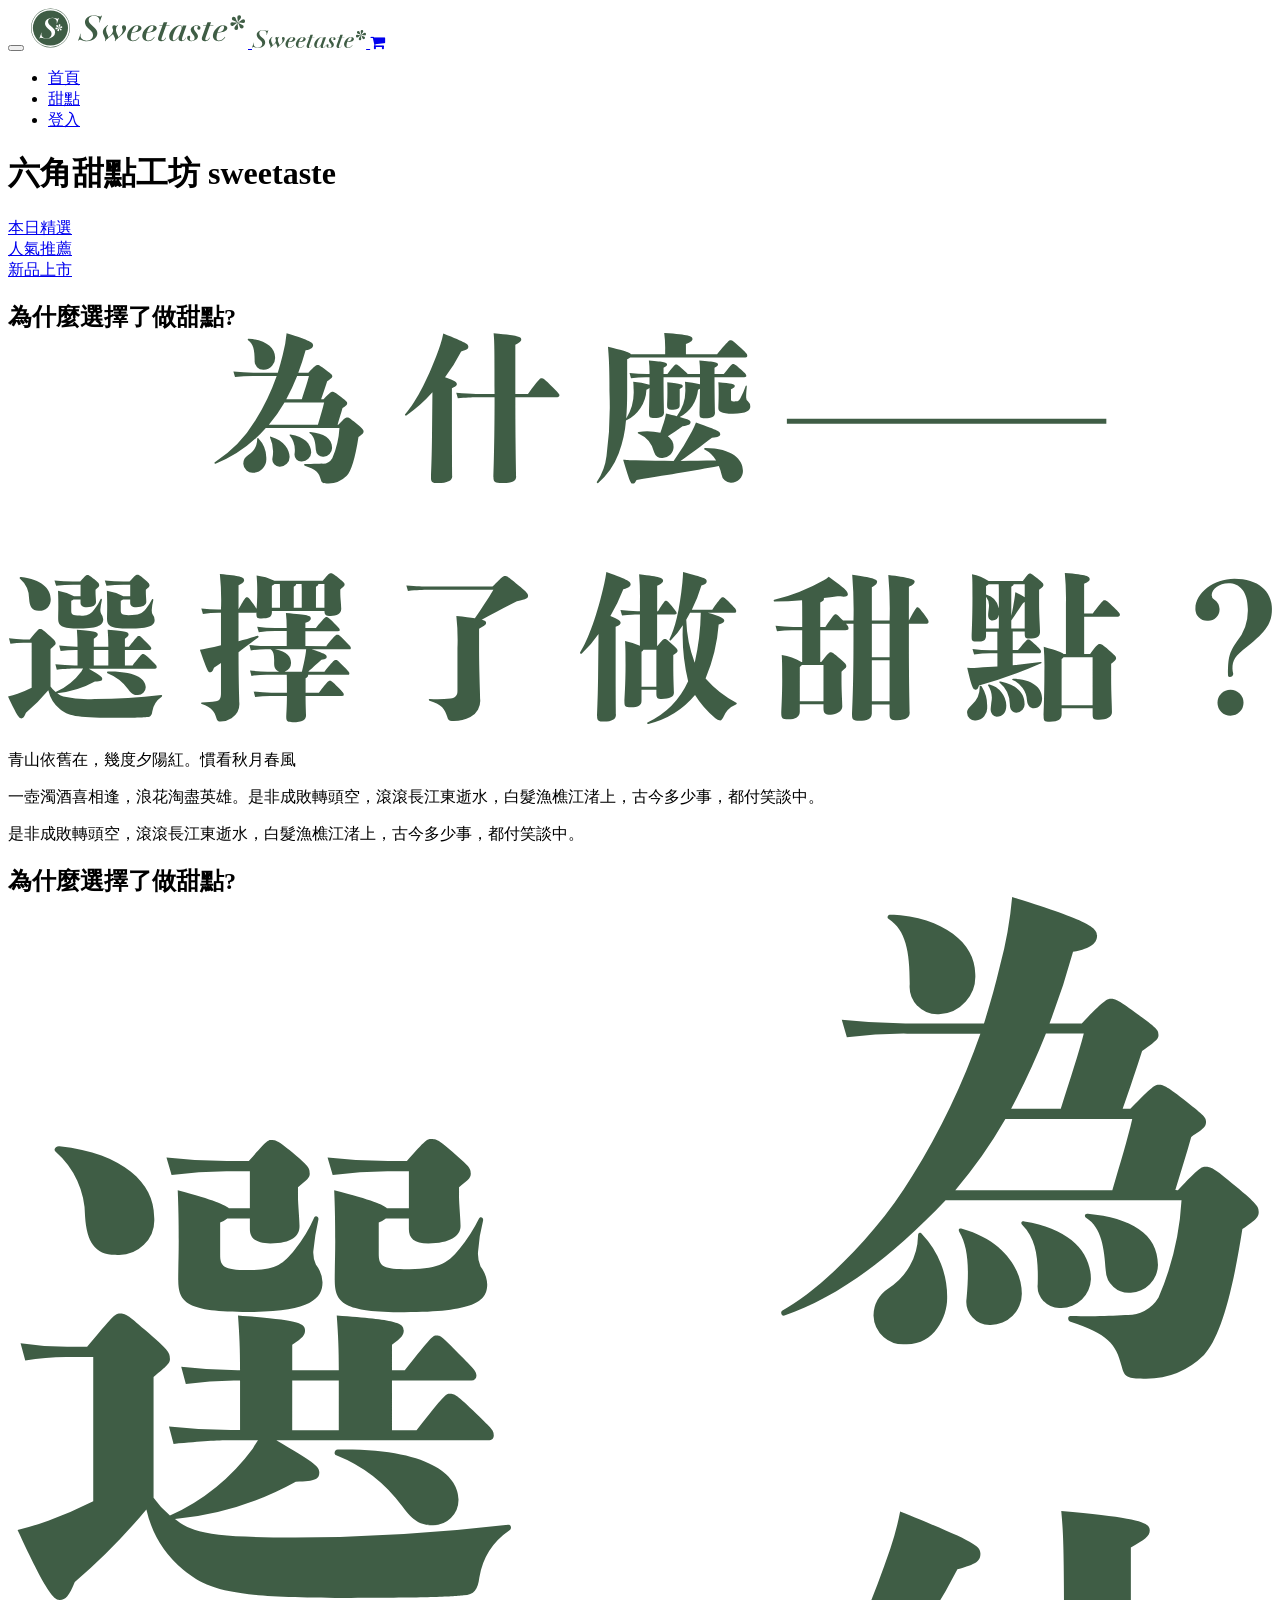
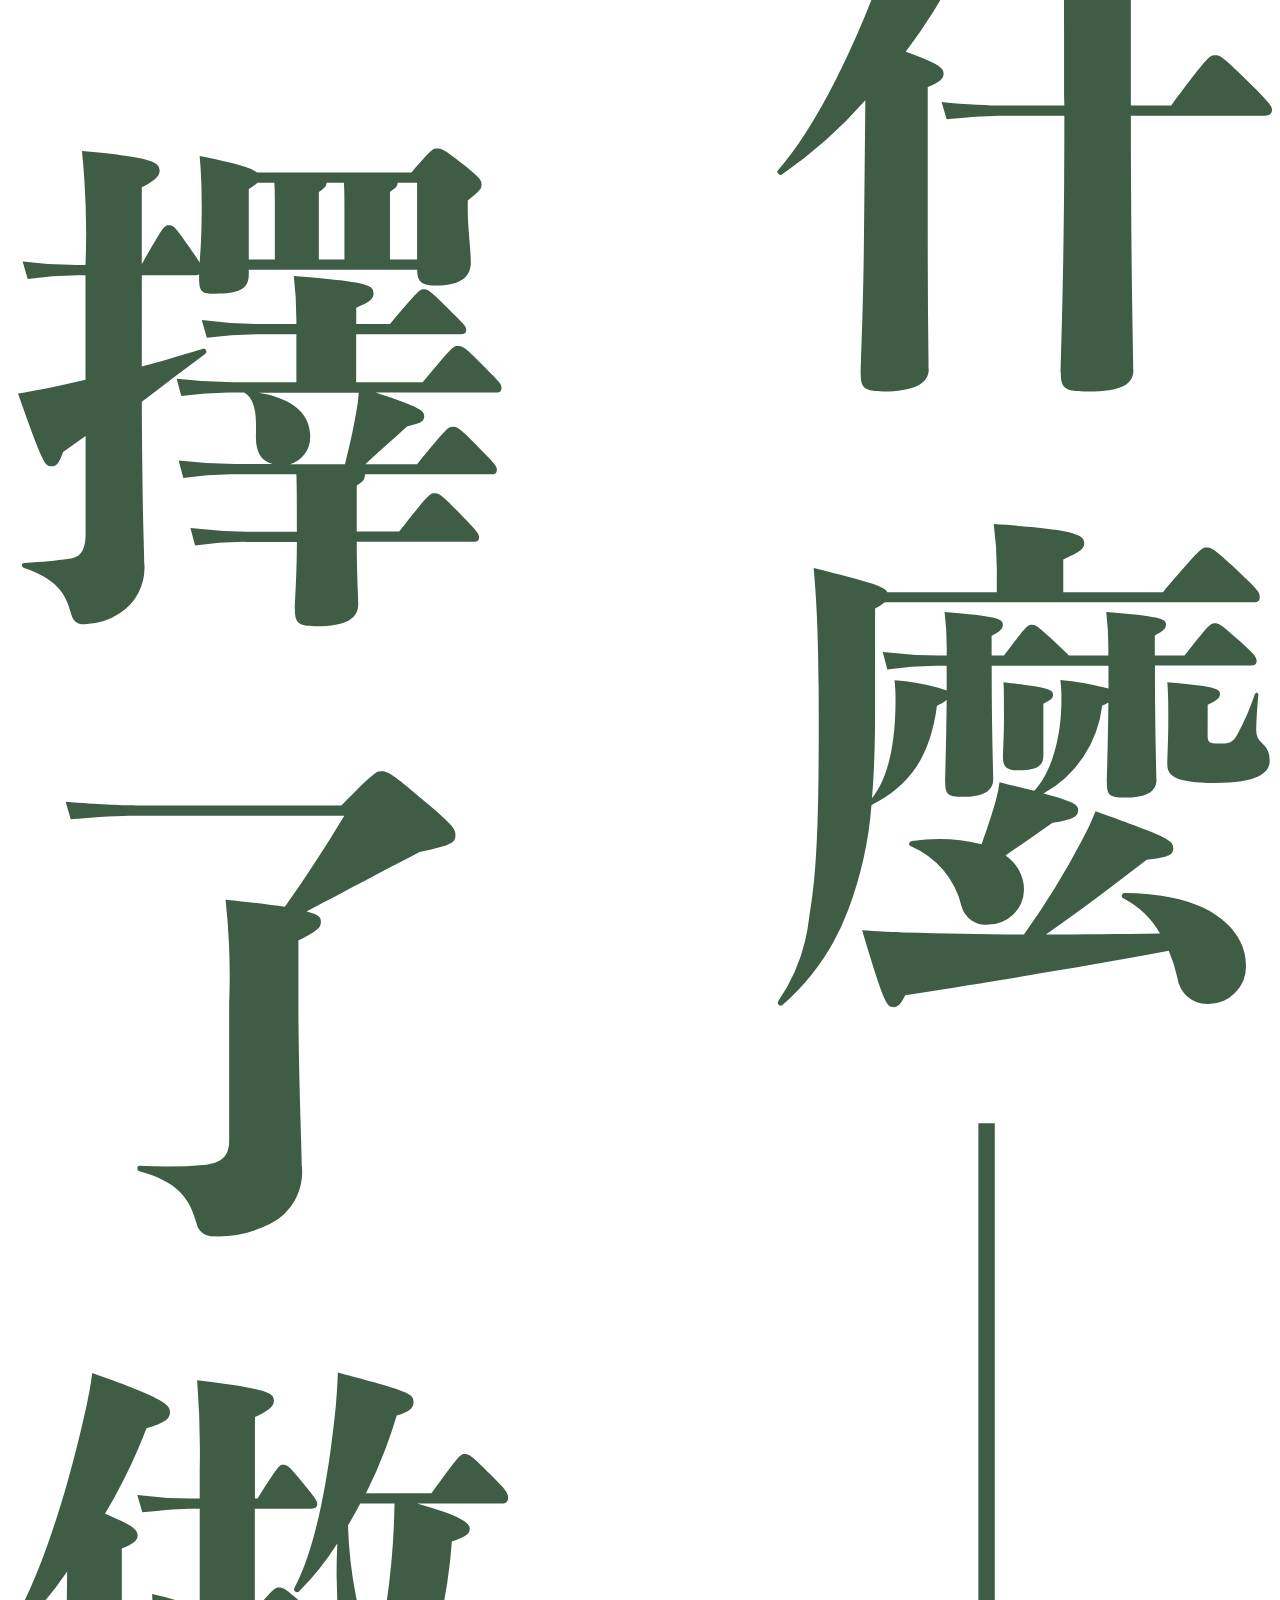
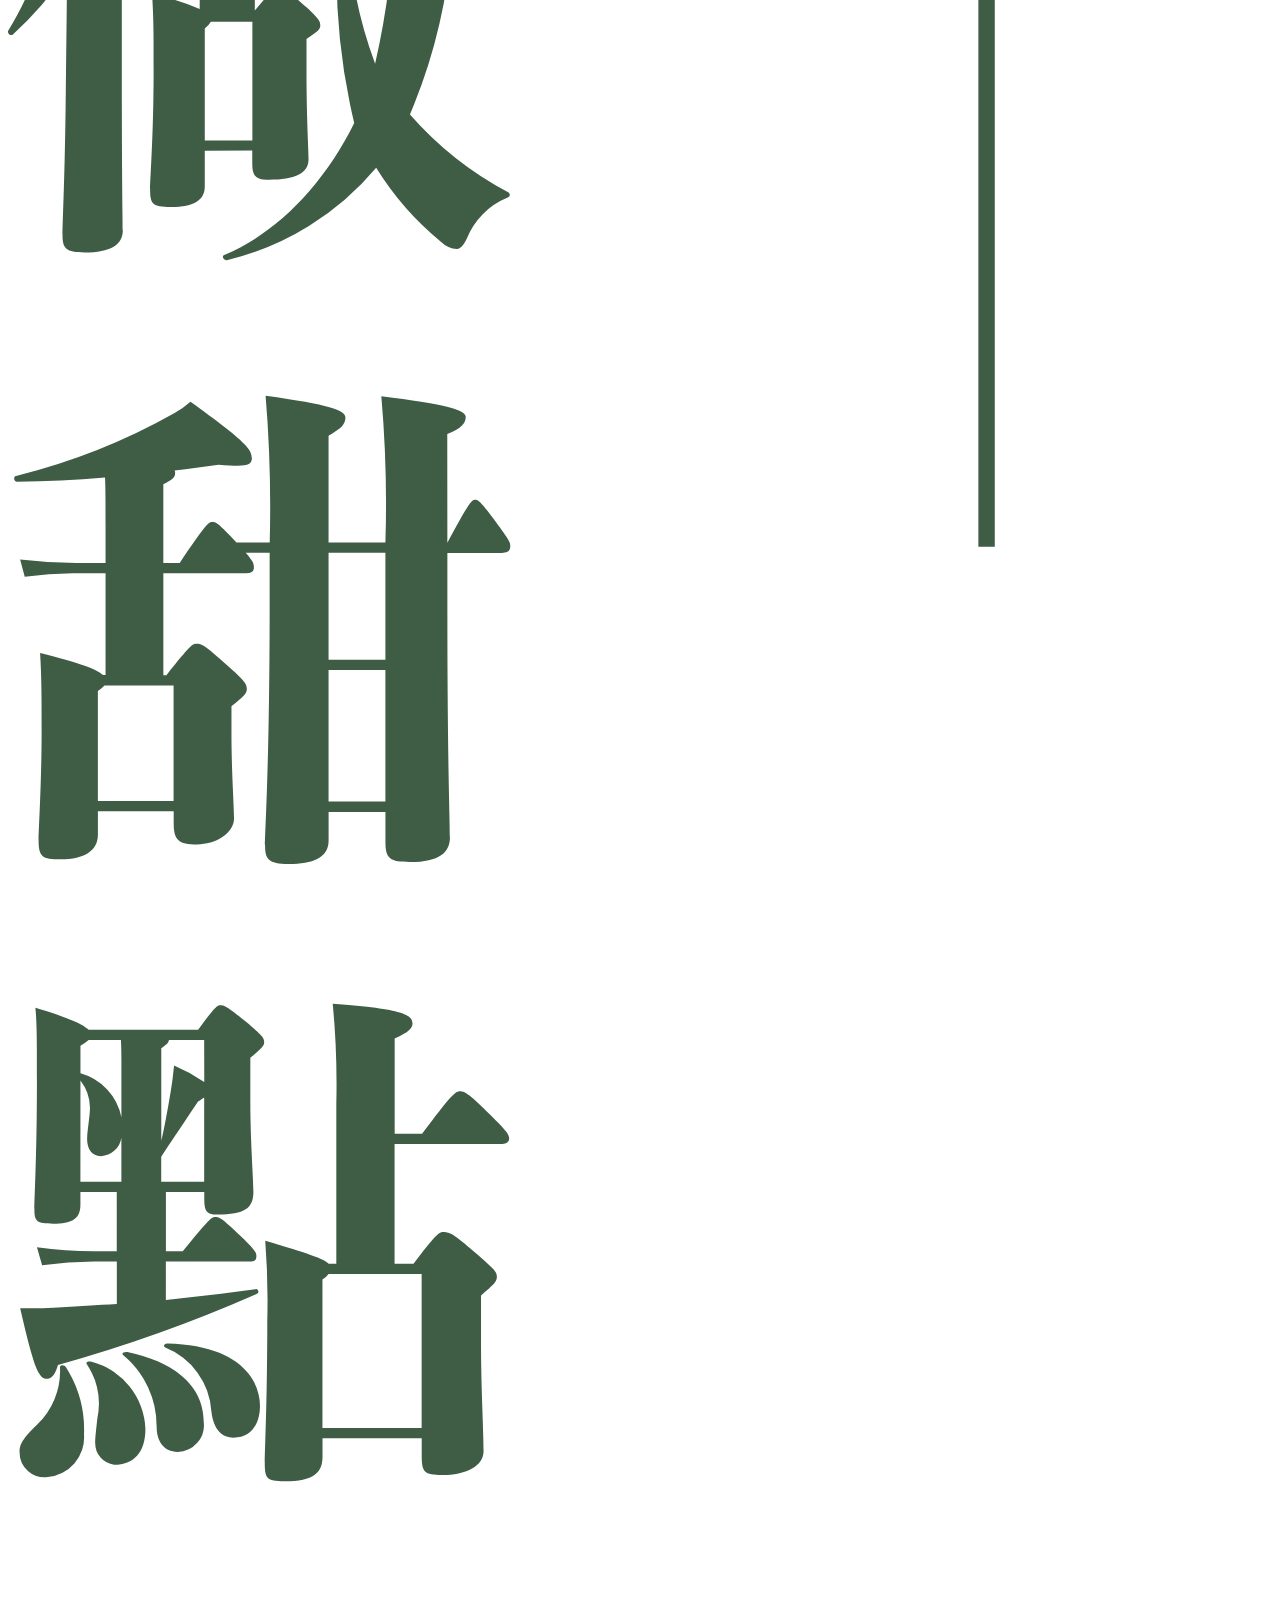
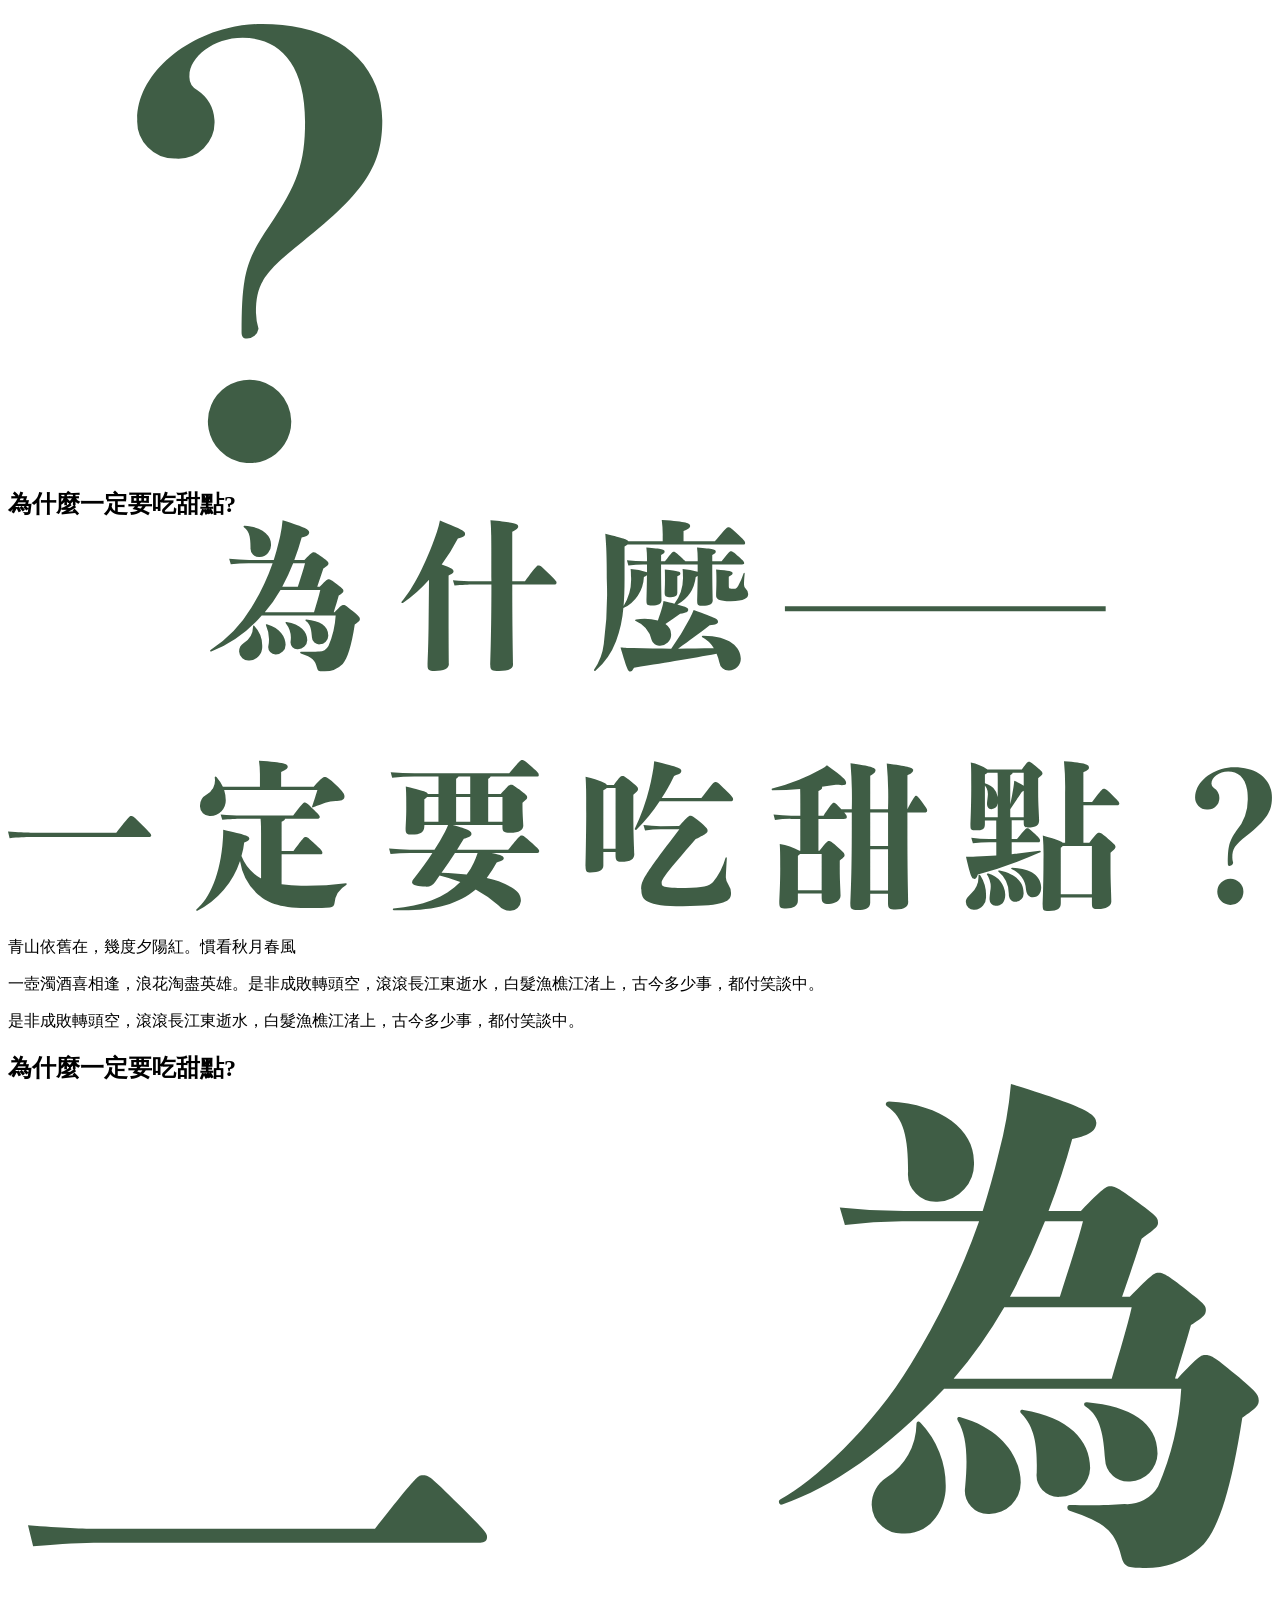
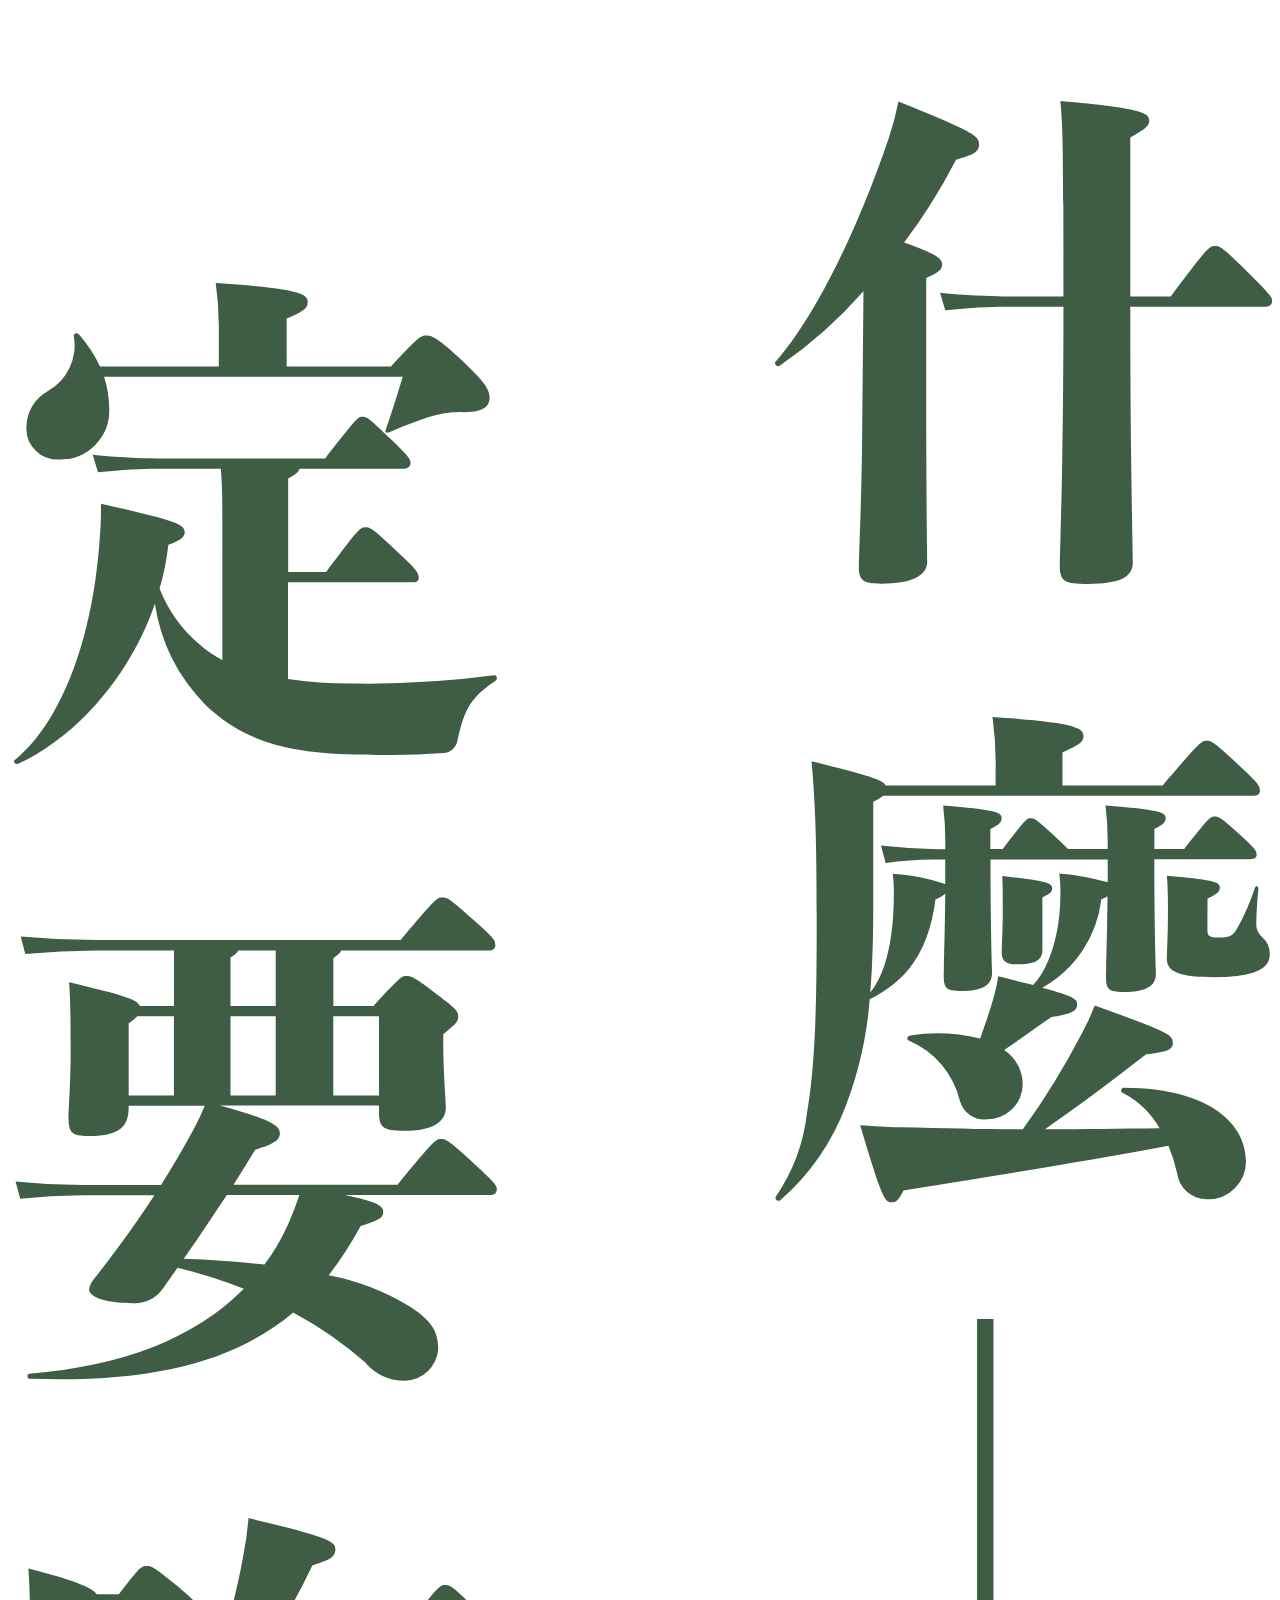
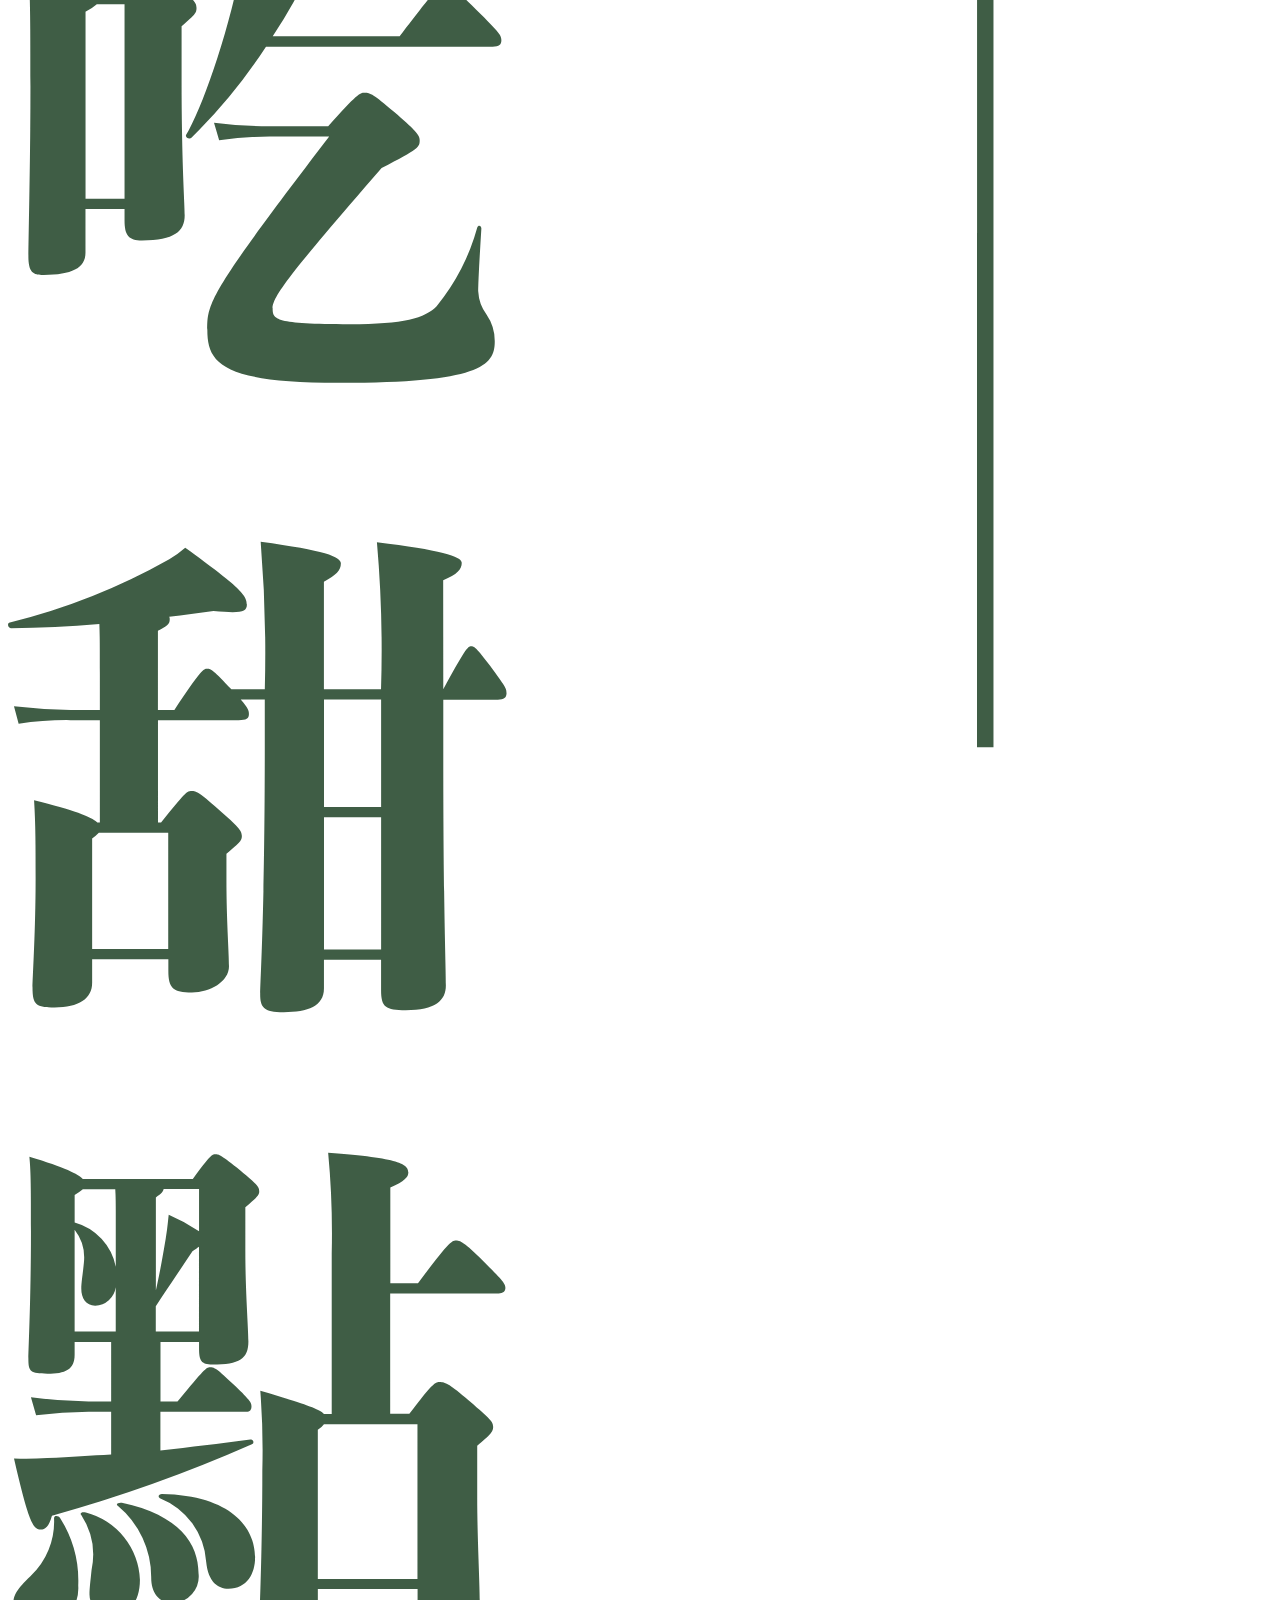
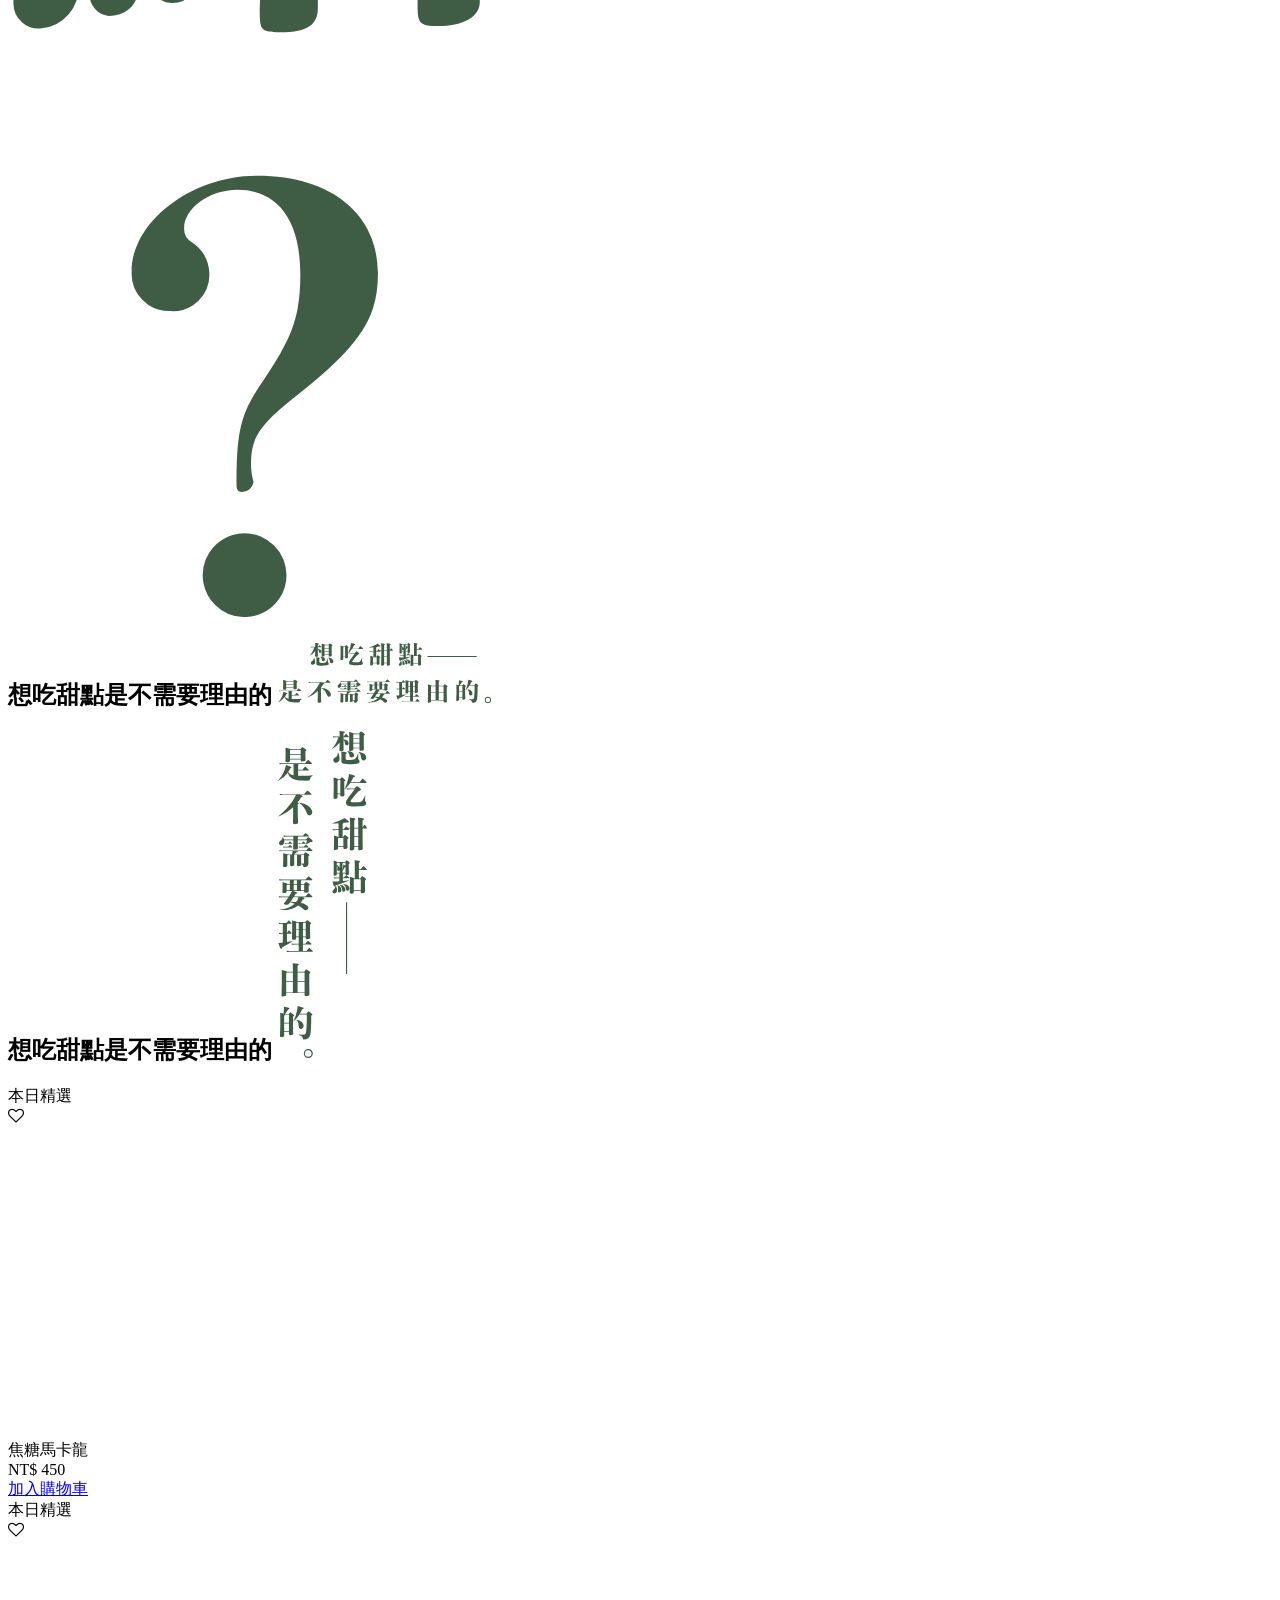
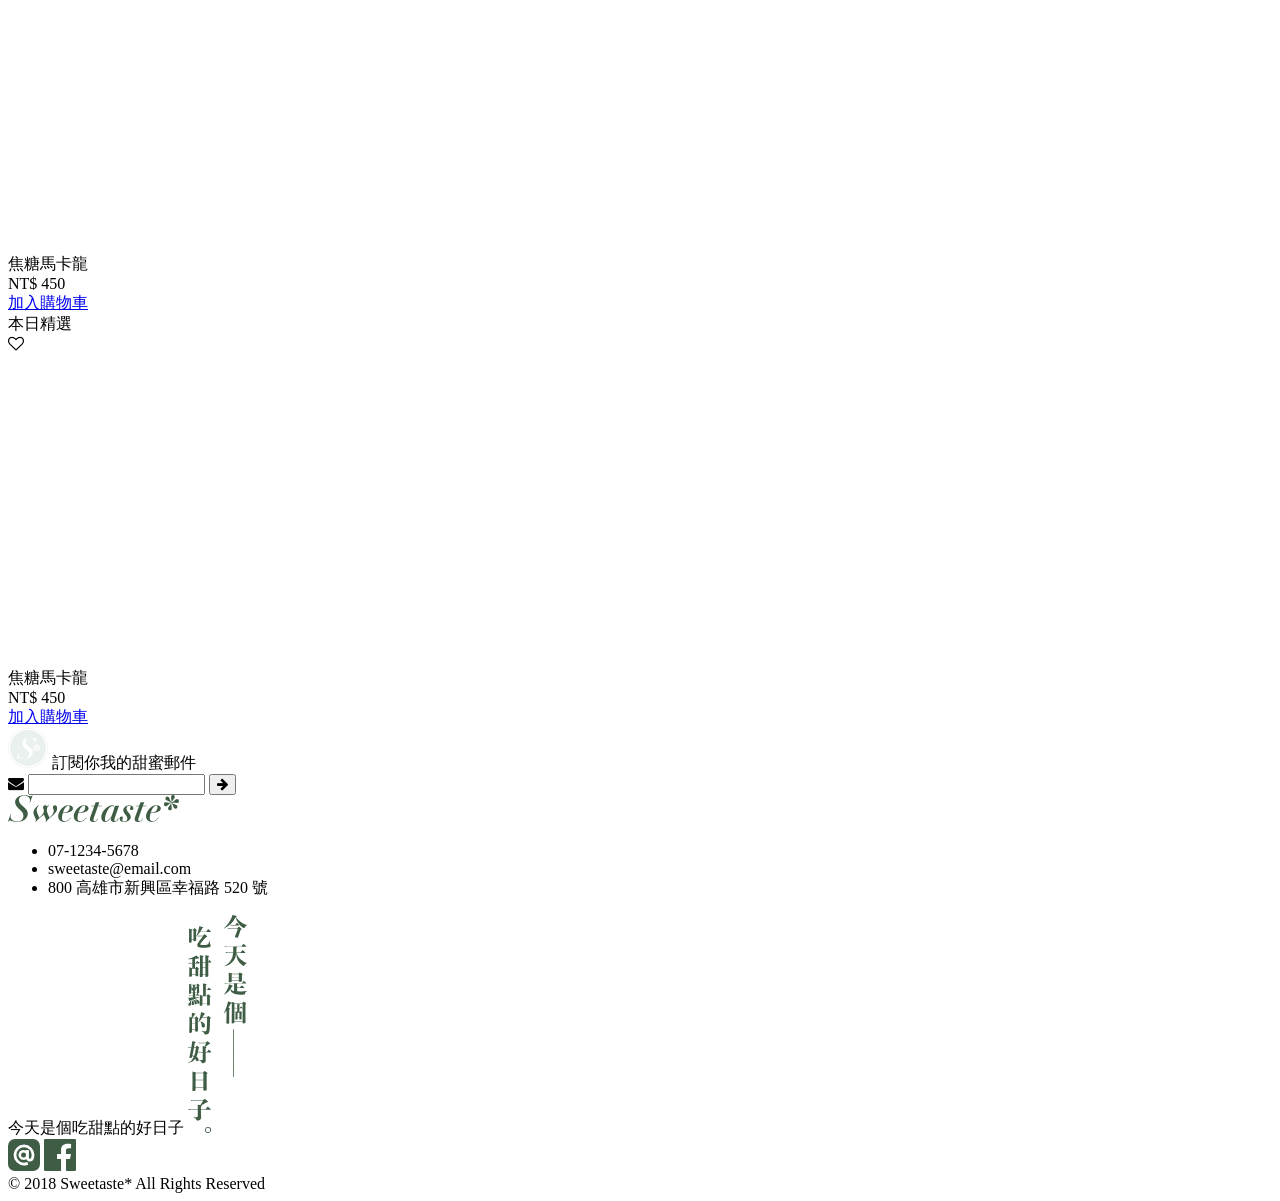
==== index.html @ fe9b7edd "sweetaste v.1 my frist homework again" ====
<!DOCTYPE html>
<html lang="zh-Hant-TW">

<head>
    <meta charset="UTF-8">
    <meta name="viewport" content="width=device-width, initial-scale=1.0">
    <meta http-equiv="X-UA-Compatible" content="ie=edge">
    <title>Sweetaste 甜點工坊</title>
    <meta name="author" content="Rainie Wang">
    <meta name="copyright" content="本網頁設計為Sweetaste甜點工坊">
    <link rel="shortcut icon" href="images/favicon.ico">
    <meta name="description" content="最甜蜜的甜點工坊，想吃甜點是不需要理由的">
    <meta name="keywords" content="Sweetaste, 甜點, 馬卡龍, 蛋糕">
    <meta name="og:title" content="Sweetaste甜點工坊">
    <meta name="og:description" content="最甜蜜的甜點工坊，想吃甜點是不需要理由的">
    <meta name="og:type" content="www.Sweetaste.com.tw">
    <meta name="og:url" content="https://www.facebook.com/Sweetaste/">
    <meta name="og:image" content="https://upload.cc/i1/2019/03/28/Z3LzPG.png">
    <meta http-equiv="X-UA-Compatible" content="IE-Edge" />
    <link rel="stylesheet" href="stylesheets/all.css">
    <link rel="stylesheet" href="https://stackpath.bootstrapcdn.com/font-awesome/4.7.0/css/font-awesome.min.css">
</head>

<body>
    <nav class="navbar navbar-expand-md navbar-light bg-white">
        <div class="container">
            <button class="navbar-toggler border-0 d-md-none d-flex align-items-center" type="button" data-toggle="collapse"
                data-target="#navbarSupportedContent" aria-controls="navbarSupportedContent" aria-expanded="false"
                aria-label="Toggle navigation">
                <span class="navbar-toggler-icon"></span>
            </button>

            <a class="navbar-brand" href="index.html">
                <img class="d-md-inline-block d-none" src="images/logo-all-dark.svg" width="220px" height="40px" alt="">
                <img class="d-inline-block d-md-none" src="images/logotype-lg-dark.svg" width="114.14px" height="17.74px"
                    alt="">
            </a>

            <a class="nav-link element-icon d-flex align-items-center order-md-3" href="cart.html">
                <i class="fa fa-shopping-cart" aria-hidden="true"></i>
            </a>

            <div class="collapse navbar-collapse" id="navbarSupportedContent">
                <ul class="navbar-nav ml-auto font-weight-bold">
                    <li class="nav-item active">
                        <a class="nav-link d-block" href="index.html">首頁 <span class="sr-only">(current)</span></a>
                    </li>
                    <li class="nav-item">
                        <a class="nav-link d-block" href="product.html">甜點</a>
                    </li>
                    <li class="nav-item">
                        <a class="nav-link d-block" href="login.html">登入</a>
                    </li>
                </ul>
            </div>

        </div>
    </nav>


    <!-- main start -->
    <header class="container mb-md-7">
        <div class="header-banner" style="background-image:url(https://bit.ly/2OhbMHr)">
            <h1 class="text-hide">六角甜點工坊 sweetaste</h1>
        </div>
        <div class="row d-flex justify-content-center no-gutters bin-group">
            <div class="col-10">
                <div class="row">
                    <div class="col-4 p-0">
                        <a href="#" class="bin-wrap">
                            <span class="bin-text">本日精選</span>
                            <div class="bin-overlay"></div>
                            <div class="bin-img" style="background-image: url(https://bit.ly/2QbVsVR)"></div>
                        </a>
                    </div>
                    <div class="col-4 p-0">
                        <a href="#" class="bin-wrap">
                            <span class="bin-text">人氣推薦</span>
                            <div class="bin-overlay"></div>
                            <div class="bin-img" style="background-image: url(https://bit.ly/2zBDAxX)"></div>
                        </a>
                    </div>
                    <div class="col-4 p-0">
                        <a href="#" class="bin-wrap">
                            <span class="bin-text">新品上市</span>
                            <div class="bin-overlay"></div>
                            <div class="bin-img" style="background-image: url(https://bit.ly/2R5tqwD)"></div>
                        </a>
                    </div>
                </div>
            </div>
        </div>
    </header>


 
    <section class="section mb-md-9">
        <div class="d-flex justify-content-center d-md-none py-3">
            <h2 class="text-hide">
                為什麼選擇了做甜點?
                <img src="images/sm-橫式-為什麼選擇了做甜點.svg" class="section-title-sm" alt="">
            </h2>
        </div>
        <div class="bg-secondary">
            <div class="container">
                <div class="row">
                    <div class="col-md-6 px-0 px-md-1 section-img-wrap">
                        <div class="section-img h-100" style="background-image:url(https://bit.ly/2xPn7Eq)"></div>
                    </div>
                    <div class="col-md-6 d-flex section-article justify-content-md-around">
                        <div class="section-text text-minor p-3 py-md-6 px-md-0">
                            <p class="mb-0">青山依舊在，幾度夕陽紅。慣看秋月春風</p>
                            <p class="mb-0">一壺濁酒喜相逢，浪花淘盡英雄。是非成敗轉頭空，滾滾長江東逝水，白髮漁樵江渚上，古今多少事，都付笑談中。</p>
                            <p class="mb-0">是非成敗轉頭空，滾滾長江東逝水，白髮漁樵江渚上，古今多少事，都付笑談中。</p>
                        </div>
                        <div class="d-none d-md-block">
                            <div class="section-title">
                                <h2 class="text-hide">
                                    為什麼選擇了做甜點?
                                    <img src="images/lg-為什麼選擇了做甜點.svg" class="section-title-lg" alt="">
                                </h2>
                            </div>
                        </div>
                    </div>
                </div>
            </div>
        </div>
    </section>

    <section class="section mb-md-9">
        <div class="d-flex justify-content-center d-md-none py-3">
            <h2 class="text-hide">
                為什麼一定要吃甜點?
                <img src="images/sm-橫式-為什麼一定要吃甜點.svg" class="section-title-sm" alt="">
            </h2>
        </div>
        <div class="bg-secondary">
            <div class="container">
                <div class="row flex-row-reverse">
                    <div class="col-md-6 px-0 px-md-1 section-img-wrap">
                        <div class="section-img h-100" style="background-image:url(https://bit.ly/2zzAQS4)"></div>
                    </div>
                    <div class="col-md-6 d-flex section-article justify-content-md-around">
                        <div class="section-text text-minor p-3 py-md-6 px-md-0">
                            <p class="mb-0">青山依舊在，幾度夕陽紅。慣看秋月春風</p>
                            <p class="mb-0">一壺濁酒喜相逢，浪花淘盡英雄。是非成敗轉頭空，滾滾長江東逝水，白髮漁樵江渚上，古今多少事，都付笑談中。</p>
                            <p class="mb-0">是非成敗轉頭空，滾滾長江東逝水，白髮漁樵江渚上，古今多少事，都付笑談中。</p>
                        </div>
                        <div class="d-none d-md-block">
                            <div class="section-title">
                                <h2 class="text-hide">
                                    為什麼一定要吃甜點?
                                    <img src="images/lg-為什麼一定要吃甜點.svg" class="section-title-lg" alt="">
                                </h2>
                            </div>
                        </div>
                    </div>

                </div>
            </div>
        </div>
    </section>

    <section class="container">
        <div class="row text-center">
            <div class="col d-md-none py-3">
                <h2 class="text-hide">
                    想吃甜點是不需要理由的
                    <img src="images/sm-橫式-想吃甜點是不需要理由的.svg" height="60px" alt="">
                </h2>
            </div>
            <div class="col d-none d-md-block py-7">
                <h2 class="text-hide">
                    想吃甜點是不需要理由的
                    <img src="images/lg-想吃甜點是不需要理由的.svg" width="89px" alt="">
                </h2>
            </div>
        </div>
    </section>


    <section class="container mb-5">
        <div class="row d-flex justify-content-between">
            <div class="col-sm-6 col-md-4">
                <div class="item-card" style="width: 100%;">
                    <div class="item-card-top">
                        <span class="item-card-tag bg-primary text-white">本日精選</span>
                        <div class="item-card-icon text-primary">
                            <i class="fa fa-heart" aria-hidden="true"></i>
                            <i class="fa fa-heart-o" aria-hidden="true"></i>
                        </div>
                        <div class="item-card-img bgcover"
                            style="background-image:url(https://bit.ly/2zBjQuq); height: 315px;"></div>
                    </div>
                    <div class="item-card-body bg-secondary-lighter text-primary d-flex">
                        <div class="item-card-product text-center h5 mb-0">焦糖馬卡龍</div>
                        <div class="item-card-price text-center h5 mb-0">NT$ 450</div>
                    </div>
                    <a href="#"
                        class="item-card-btn bg-secondary text-primary d-block text-center h4 font-weight-bold py-2">加入購物車</a>
                </div>
            </div>
            <div class="col-sm-6 col-md-4">
                <div class="item-card" style="width: 100%;">
                    <div class="item-card-top">
                        <span class="item-card-tag bg-primary text-white">本日精選</span>
                        <div class="item-card-icon text-primary">
                            <i class="fa fa-heart" aria-hidden="true"></i>
                            <i class="fa fa-heart-o" aria-hidden="true"></i>
                        </div>
                        <div class="item-card-img bgcover"
                            style="background-image:url(https://bit.ly/2QvsT63); height: 315px;"></div>
                    </div>
                    <div class="item-card-body bg-secondary-lighter text-primary d-flex">
                        <div class="item-card-product text-center h5 mb-0">焦糖馬卡龍</div>
                        <div class="item-card-price text-center h5 mb-0">NT$ 450</div>
                    </div>
                    <a href="#"
                        class="item-card-btn bg-secondary text-primary d-block text-center h4 font-weight-bold py-2">加入購物車</a>
                </div>
            </div>
            <div class="col-sm-6 col-md-4">
                <div class="item-card" style="width: 100%;">
                    <div class="item-card-top">
                        <span class="item-card-tag bg-primary text-white">本日精選</span>
                        <div class="item-card-icon text-primary">
                            <i class="fa fa-heart" aria-hidden="true"></i>
                            <i class="fa fa-heart-o" aria-hidden="true"></i>
                        </div>
                        <div class="item-card-img bgcover"
                            style="background-image:url(https://bit.ly/2QbVsVR); height: 315px;"></div>
                    </div>
                    <div class="item-card-body bg-secondary-lighter text-primary d-flex">
                        <div class="item-card-product text-center h5 mb-0">焦糖馬卡龍</div>
                        <div class="item-card-price text-center h5 mb-0">NT$ 450</div>
                    </div>
                    <a href="#"
                        class="item-card-btn bg-secondary text-primary d-block text-center h4 font-weight-bold py-2">加入購物車</a>
                </div>
            </div>
        </div>
    </section>

    <!-- main end -->

    <section class="bg-primary py-3">
        <div class="container">
            <div class="row d-flex justify-content-center">
                <div
                    class="col-md-5 d-flex align-items-center justify-content-center justify-content-md-start mb-3 mb-md-0">
                    <img src="images/logo-light.svg" width="40px" alt="">
                    <span class="h4 ml-2 text-secondary mb-0">訂閱你我的甜蜜郵件</span>
                </div>
                <div class="col-md-5 d-flex justify-content-center justify-content-md-end">
                    <div class="input-group formbox">
                        <label class="" for="sub-input">
                            <i class="fa fa-envelope text-primary element-icon" aria-hidden="true"></i>
                        </label>
                        <input class="form-control" id="sub-input" type="email"
                            placeholder="" aria-label="subscribe">
                        <button class="btn btn-warning" type="submit">
                            <i class="fa fa-arrow-right text-primary" aria-hidden="true"></i>
                        </button>
                    </div>
                </div>
            </div>
        </div>
    </section>


    <footer class="bg-secondary py-3 pl-3 pl-md-0">
        <div class="container  text-primary">
            <div class="row mb-3 d-flex justify-content-center">
                <div class="col-md-5 d-flex flex-column justify-content-between">
                    <div>
                        <img src="images/logotype-lg-dark.svg" width="171.22px" height="26.6px" alt="">
                    </div>
                    <ul class="list-unstyled mt-4">
                        <li>07-1234-5678</li>
                        <li>sweetaste@email.com</li>
                        <li>800 高雄市新興區幸福路 520 號</li>
                    </ul>
                </div>
                <div class="col-md-5 text-right d-md-block d-none">
                    <span class="text-hide">
                        今天是個吃甜點的好日子
                        <img src="images/sm-今天是個吃甜點的好日子.svg" width="59.28px" height="218.69px" alt="">
                    </span>
                </div>
            </div>
            <div class="row d-flex justify-content-center flex-column-md">
                <div class="col-md-5 mb-10 mb-md-0">
                    <img src="images/ic-line@.svg" width="32px" height="32px" alt="">
                    <img src="images/ic-facebook.svg" width="32px" height="32px" alt="">
                </div>
                <div class="col-md-5 d-flex align-items-end justify-content-start justify-content-md-end">
                    <span>© 2018 Sweetaste* All Rights Reserved</span>
                </div>
            </div>
        </div>
    </footer>


    <script src="https://code.jquery.com/jquery-3.3.1.slim.min.js"
        integrity="sha384-q8i/X+965DzO0rT7abK41JStQIAqVgRVzpbzo5smXKp4YfRvH+8abtTE1Pi6jizo"
        crossorigin="anonymous"></script>
    <script src="https://cdnjs.cloudflare.com/ajax/libs/popper.js/1.14.7/umd/popper.min.js"
        integrity="sha384-UO2eT0CpHqdSJQ6hJty5KVphtPhzWj9WO1clHTMGa3JDZwrnQq4sF86dIHNDz0W1"
        crossorigin="anonymous"></script>
    <script src="https://stackpath.bootstrapcdn.com/bootstrap/4.3.1/js/bootstrap.min.js"
        integrity="sha384-JjSmVgyd0p3pXB1rRibZUAYoIIy6OrQ6VrjIEaFf/nJGzIxFDsf4x0xIM+B07jRM"
        crossorigin="anonymous"></script>
    <script src="all.js"></script>
</body>

</html>
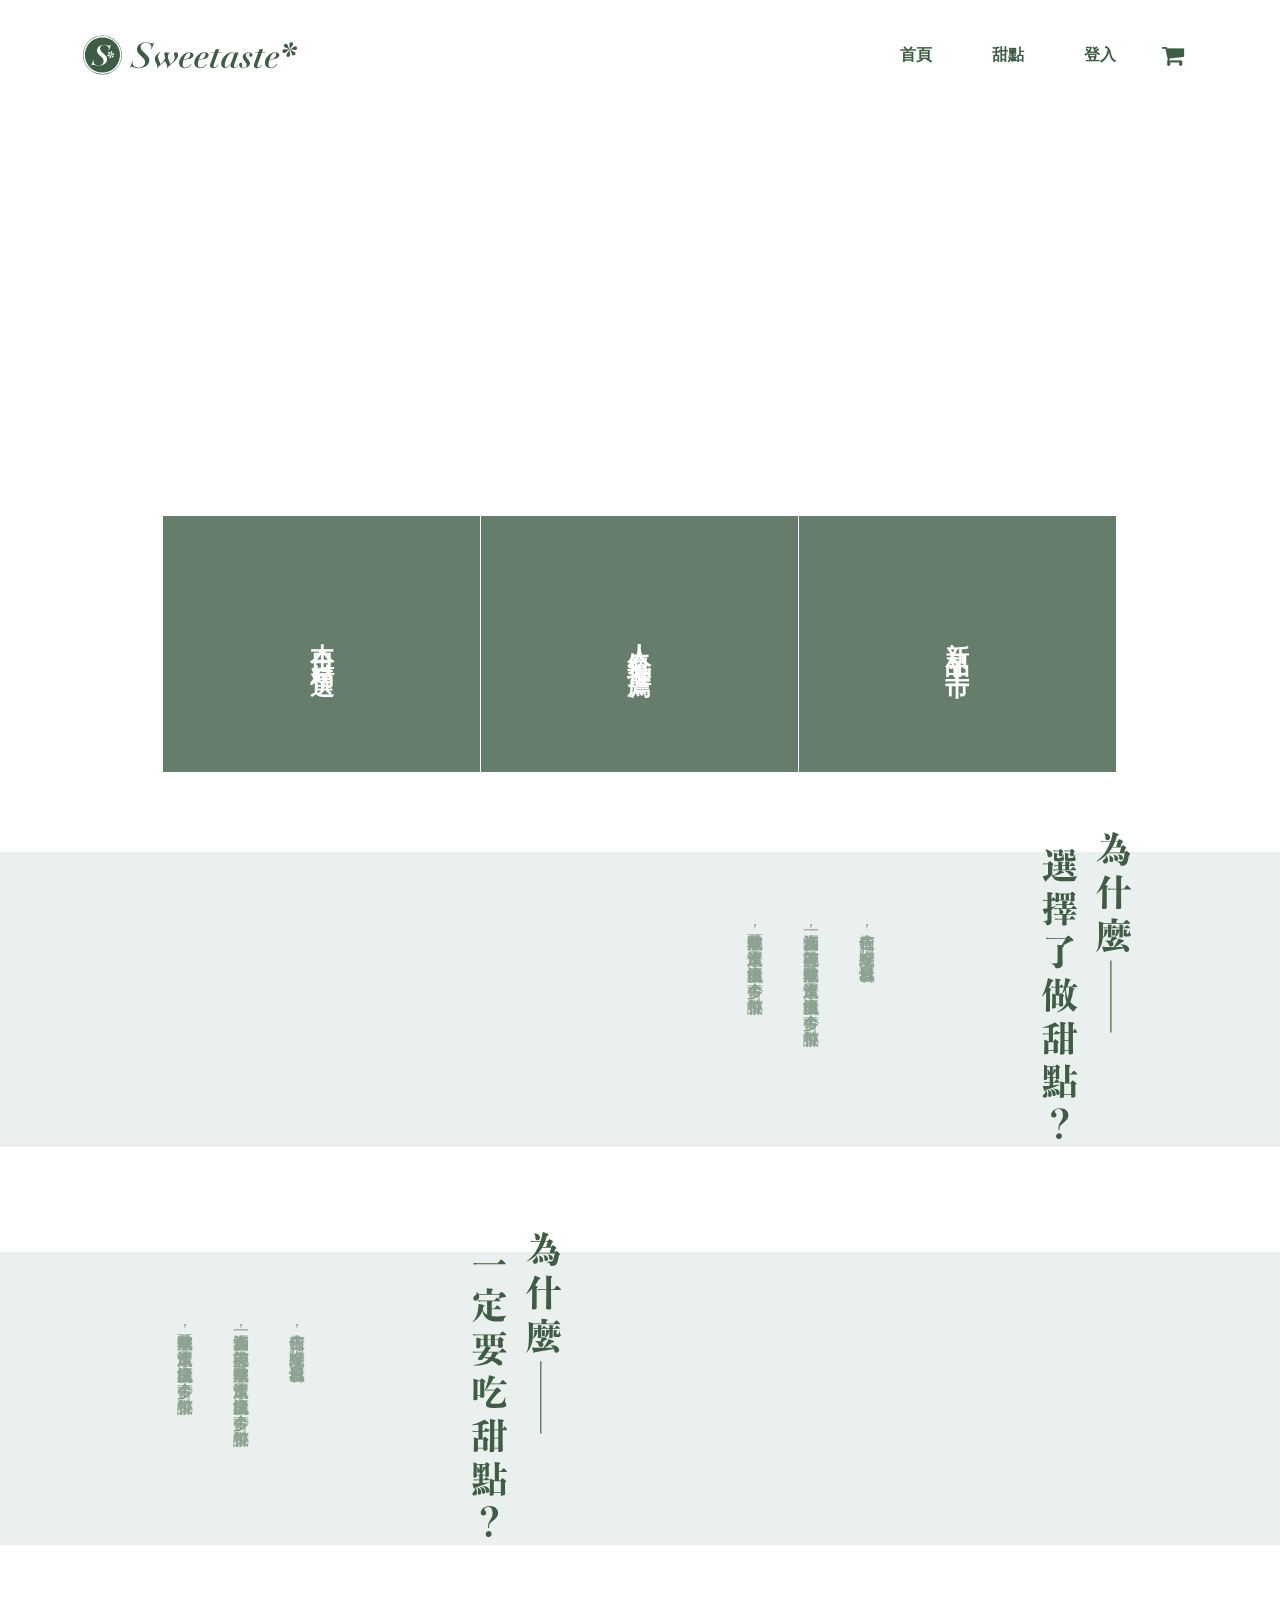
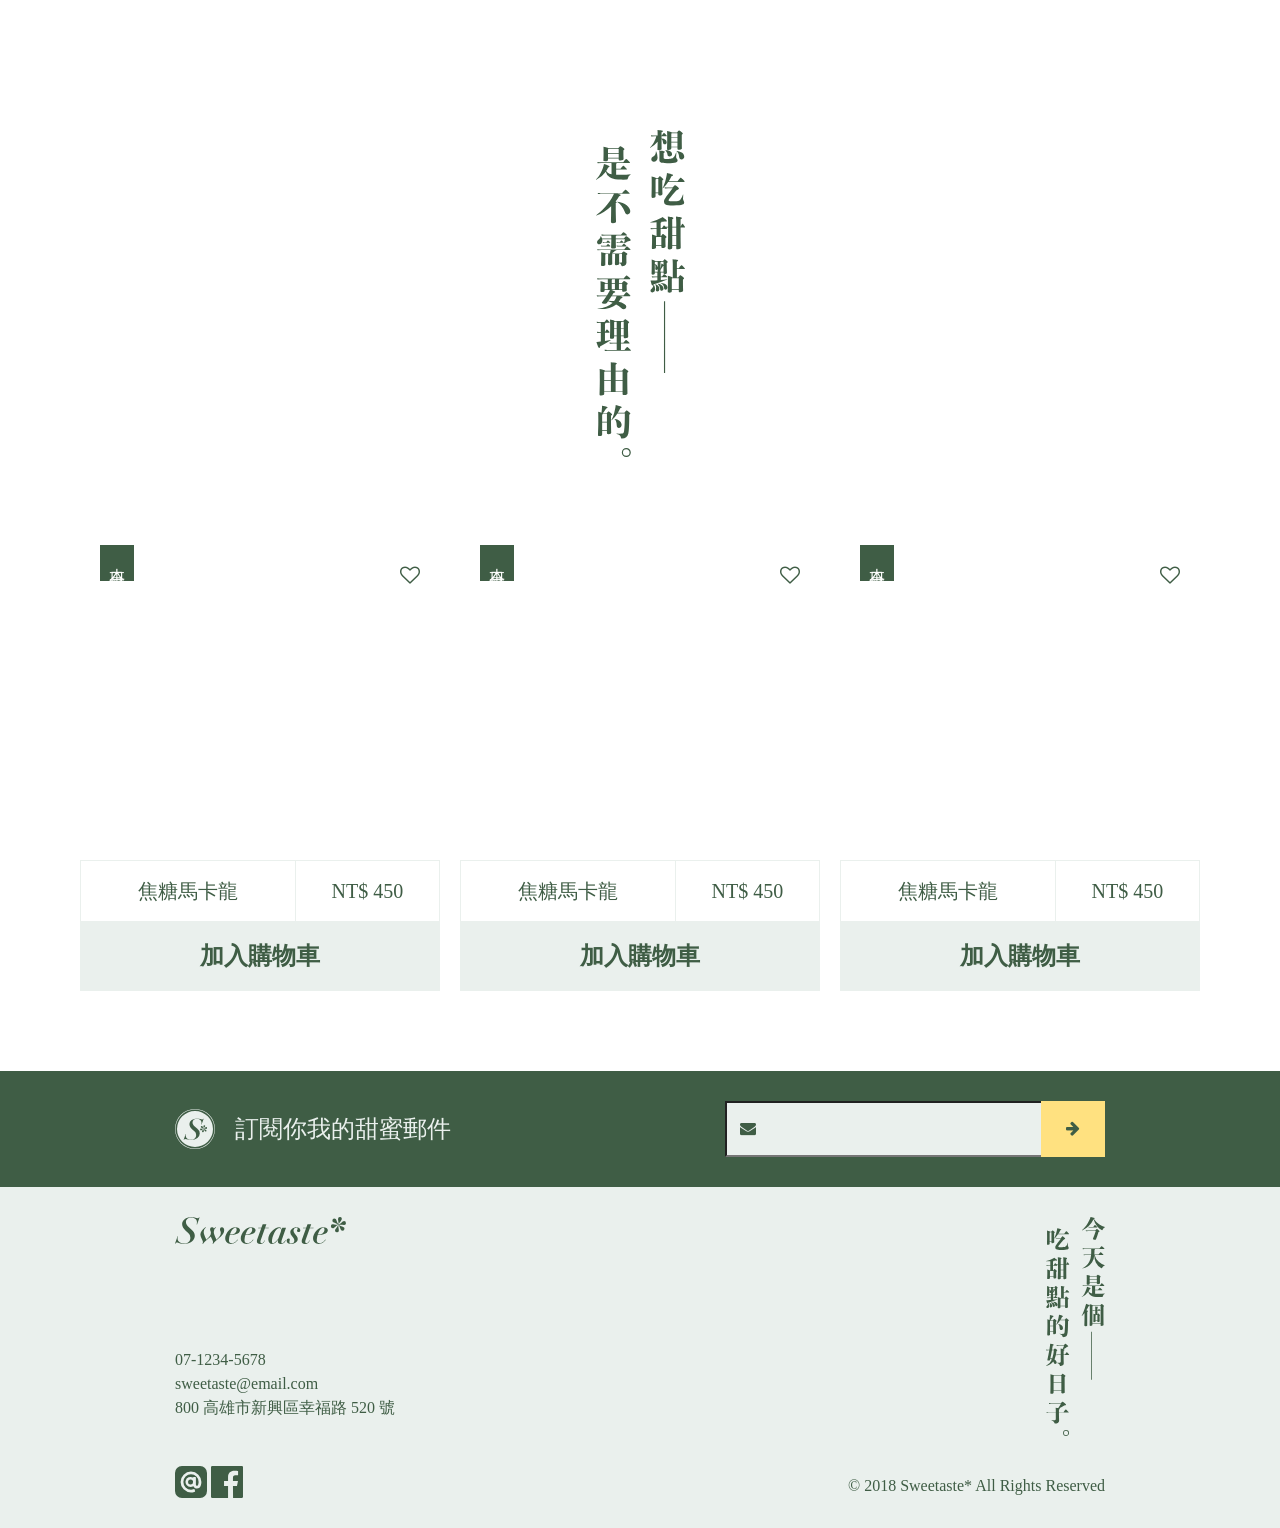
==== commit bb136442: "sweetaste v1.1 fix bug -navbaer order" ====
--- a/index.html
+++ b/index.html
@@ -53,7 +53,6 @@
                     </li>
                 </ul>
             </div>
-
         </div>
     </nav>
 
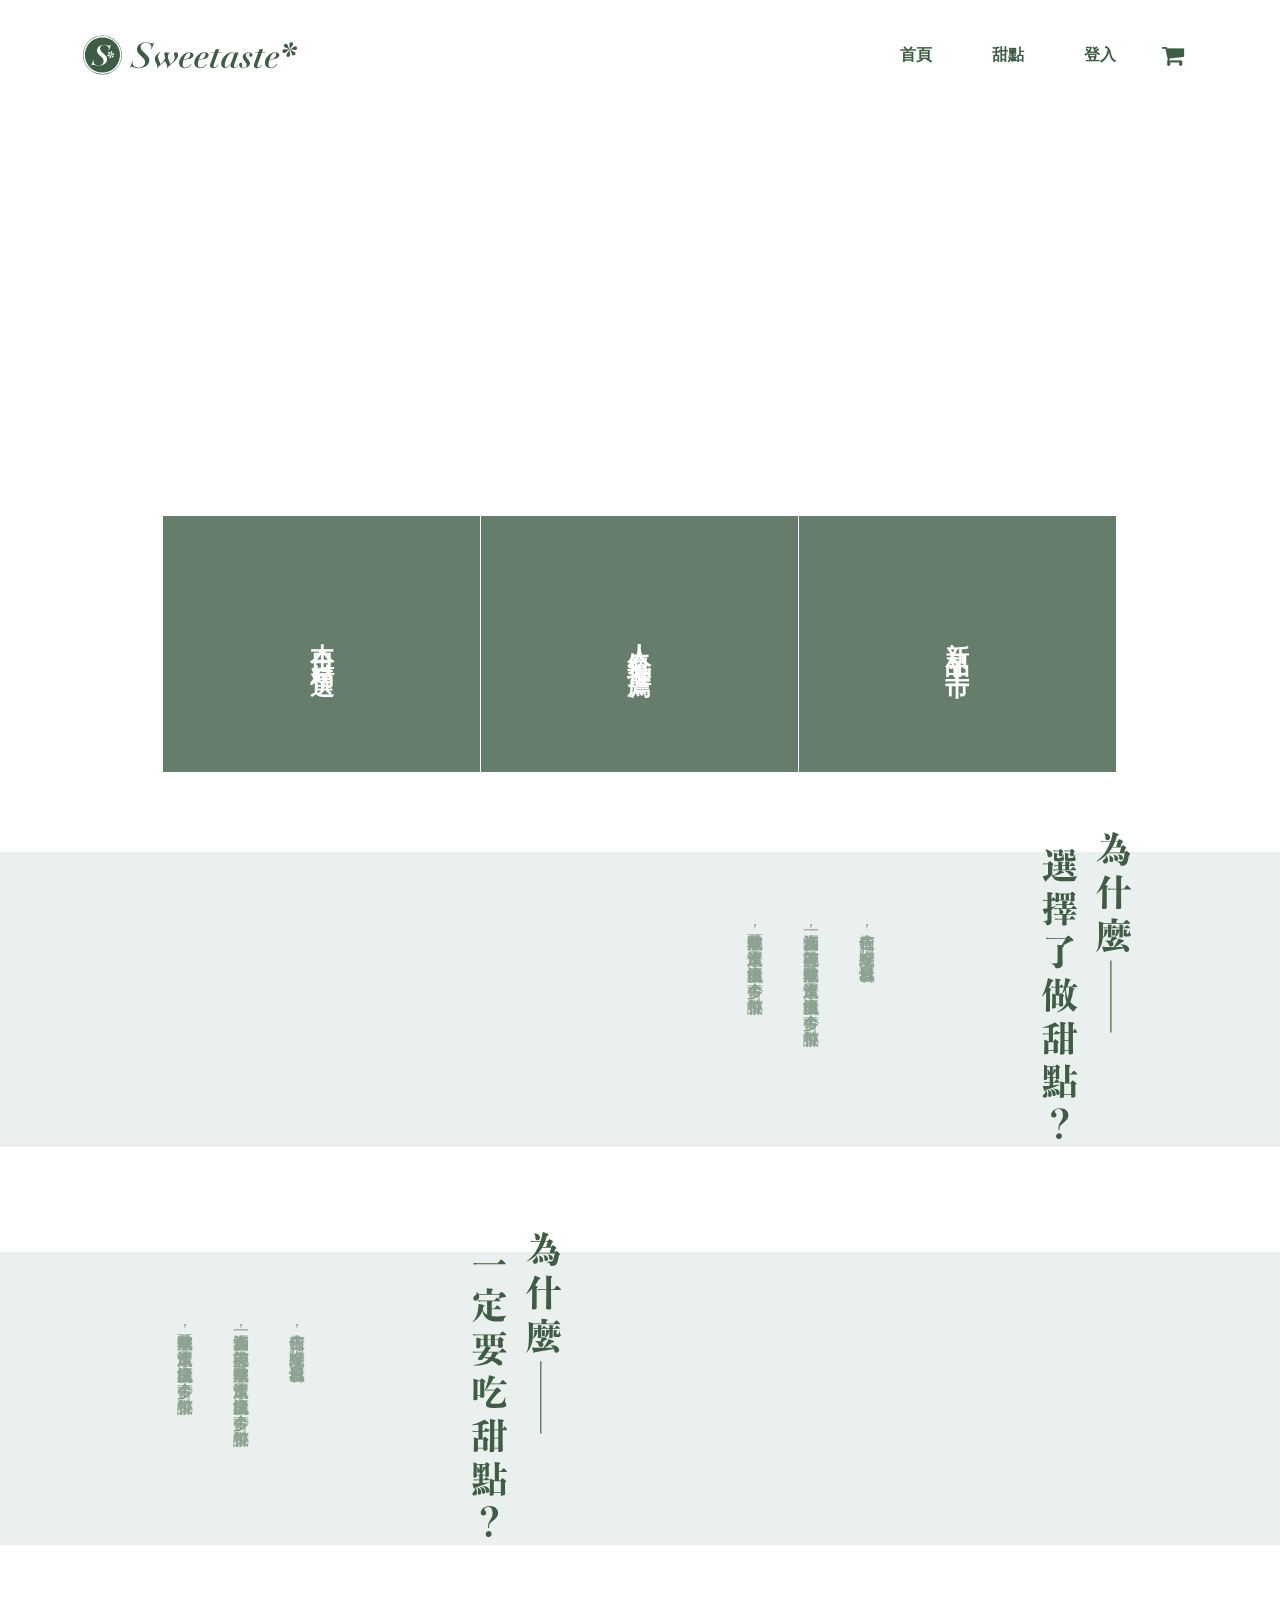
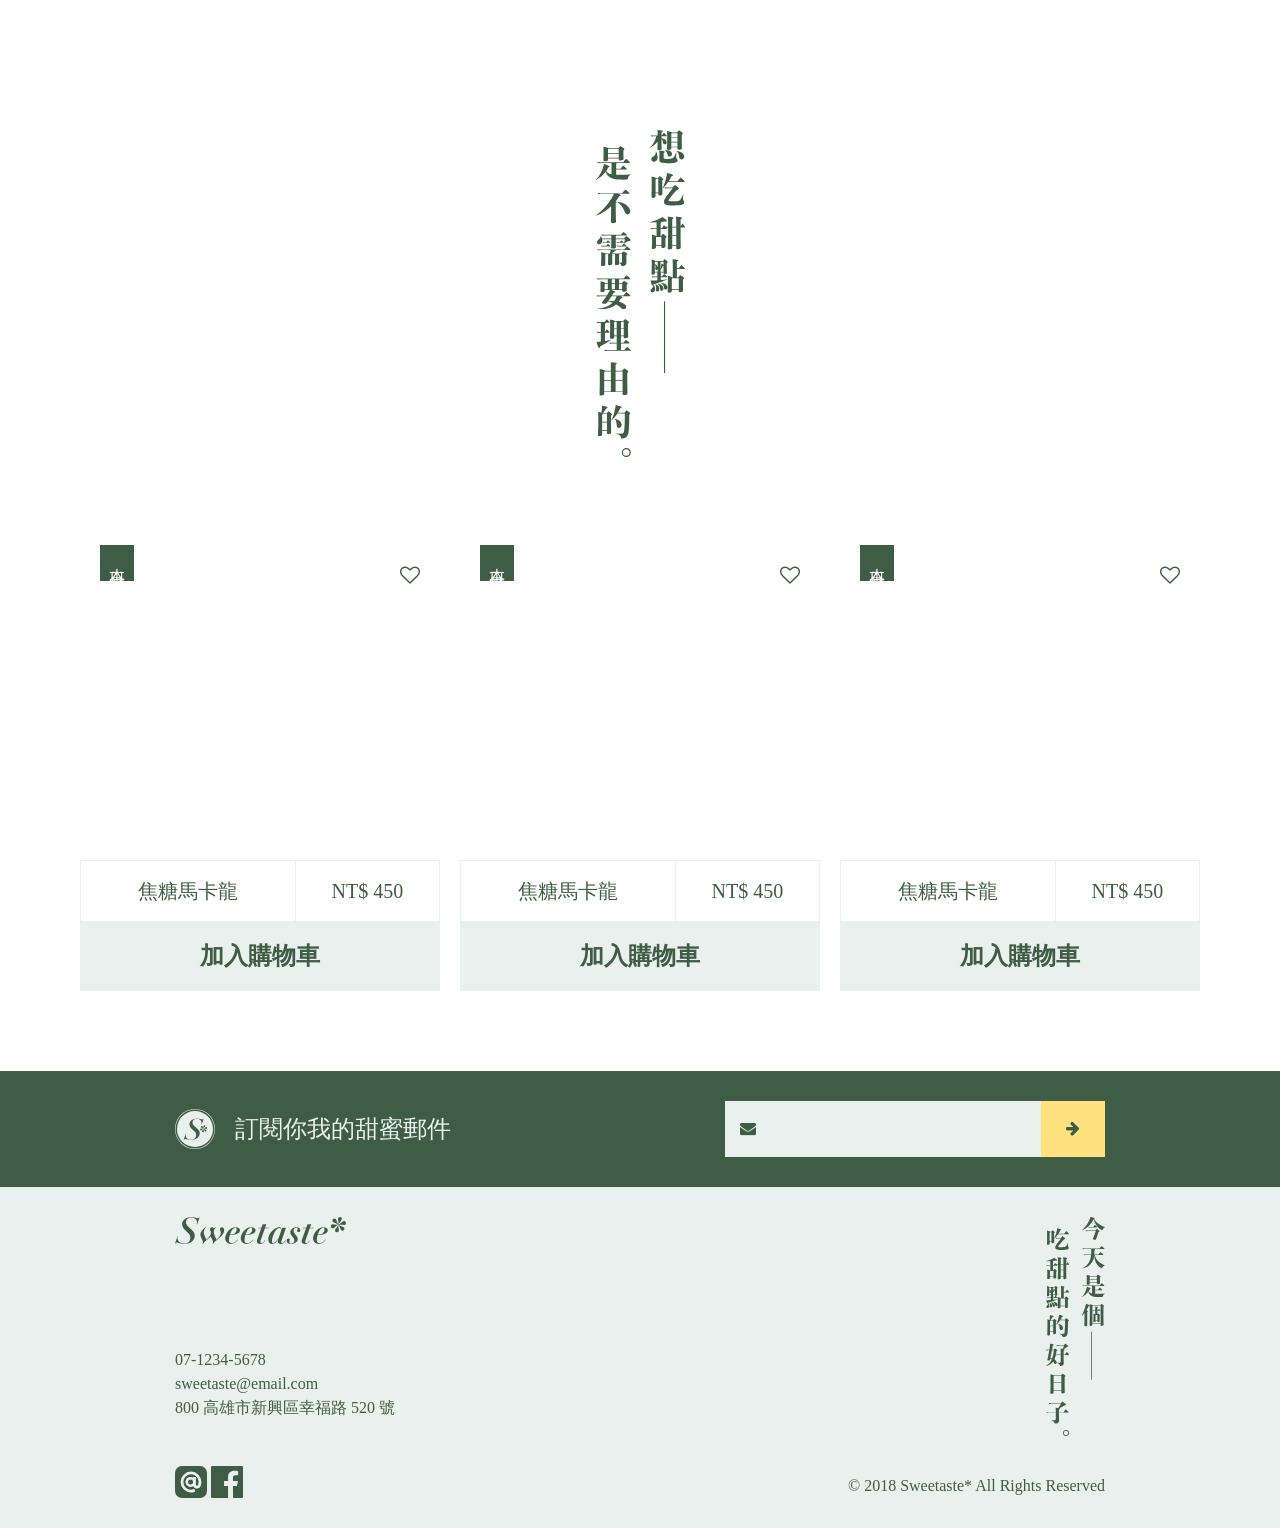
==== commit 5a4f7198: "sweetaste v.2 - .formbox input移除多餘樣式 - input-border-color:none; 變更為 transparent; - 修正container/row的m" ====
--- a/index.html
+++ b/index.html
@@ -252,12 +252,12 @@
                 </div>
                 <div class="col-md-5 d-flex justify-content-center justify-content-md-end">
                     <div class="input-group formbox">
-                        <label class="" for="sub-input">
+                        <label class="formbox-label" for="sub-input">
                             <i class="fa fa-envelope text-primary element-icon" aria-hidden="true"></i>
                         </label>
-                        <input class="form-control" id="sub-input" type="email"
+                        <input class="form-control formbox-input" id="sub-input" type="email"
                             placeholder="" aria-label="subscribe">
-                        <button class="btn btn-warning" type="submit">
+                        <button class="btn btn-warning formbox-btn" type="submit">
                             <i class="fa fa-arrow-right text-primary" aria-hidden="true"></i>
                         </button>
                     </div>
